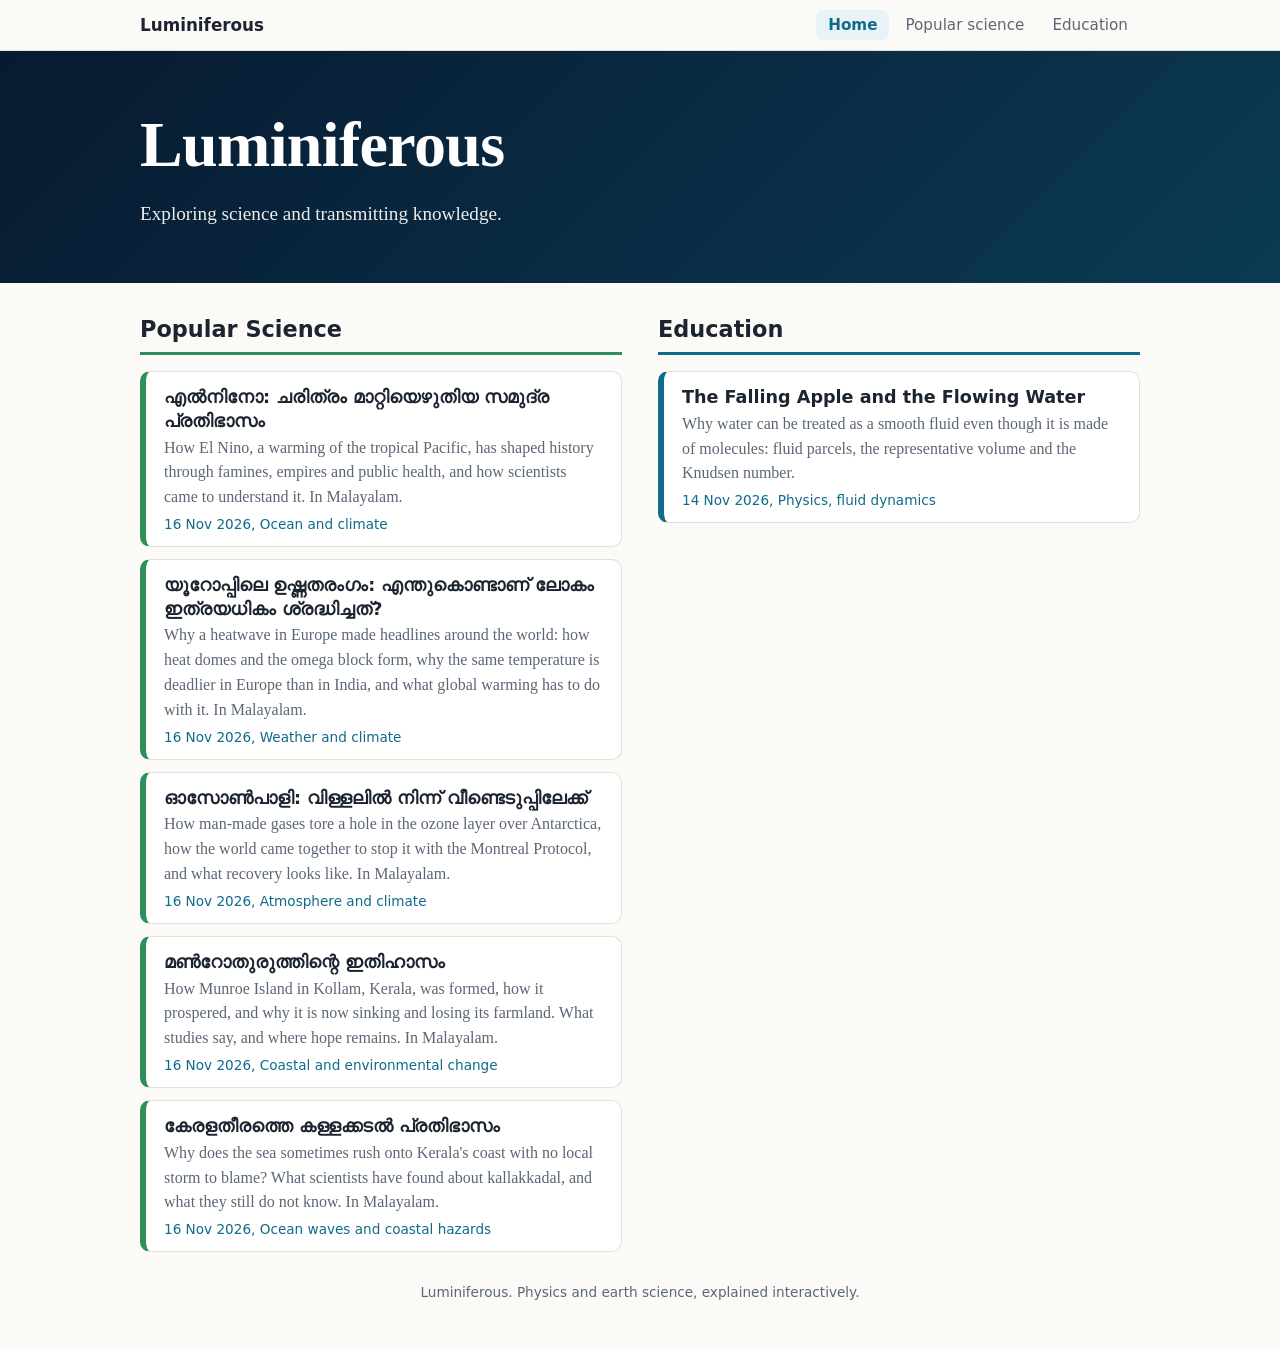
==== index.html @ 69c5eb3e "Fix typo in paragraph text in index.html" ====
<!DOCTYPE html>
<html lang="en"><head><meta charset="UTF-8"><meta name="viewport" content="width=device-width, initial-scale=1">
<title>Physics and earth science, explained interactively | Luminiferous</title>
<meta name="description" content="Popular science articles and interactive lessons on physics and earth science.">
<link rel="icon" href="data:image/svg+xml,%3Csvg xmlns='http://www.w3.org/2000/svg' viewBox='0 0 100 100'%3E%3Ctext y='.9em' font-size='90'%3E%F0%9F%92%A1%3C/text%3E%3C/svg%3E">
<link rel="stylesheet" href="assets/style.css">
</head><body data-section="index.html">
<div id="topbar"></div><script src="assets/nav.js"></script>
<header class="site-head"><div class="wrap">
<h1>Luminiferous</h1>
<p>Exploring science and transmitting knowledge.</p>
</div></header>
<main class="wrap wide">
<div class="cols">
<section class="col" style="--c:#2f8f5b">
<h2><a href="popular-science.html">Popular Science</a></h2>
<div data-list="popular-science"><noscript><p class="empty">Please turn on JavaScript to see this list.</p></noscript></div>
</section>
<section class="col">
<h2><a href="education.html">Education</a></h2>
<div data-list="education"><noscript><p class="empty">Please turn on JavaScript to see this list.</p></noscript></div>
</section>
</div>
</main>
<footer>Luminiferous. Physics and earth science, explained interactively.</footer>
<script src="assets/content.js"></script><script src="assets/lists.js"></script>
</body></html>
---- assets/style.css ----
:root{--paper:#fbfaf7;--ink:#1b2430;--muted:#5b6776;--line:#e3e0d8;--card:#fff;--brand:#0f6b8a;--soft:#e8f3f7}
@media(prefers-color-scheme:dark){:root{--paper:#0e1620;--ink:#e6edf3;--muted:#9aa8b6;--line:#243244;--card:#142030;--brand:#5cc3e4;--soft:#12303d}}
*{box-sizing:border-box}
body{margin:0;background:var(--paper);color:var(--ink);font:1.125rem/1.75 Georgia,"Iowan Old Style","Times New Roman",serif}
a{color:var(--brand)}
a:focus-visible{outline:3px solid var(--brand);outline-offset:3px}
.wrap{max-width:760px;margin:0 auto;padding:0 20px}
.topbar{border-bottom:1px solid var(--line);background:var(--paper)}
.bar{display:flex;flex-wrap:wrap;align-items:center;justify-content:space-between;gap:6px 20px;padding-top:10px;padding-bottom:10px}
.brand{font:700 1.05rem system-ui,-apple-system,sans-serif;color:var(--ink);text-decoration:none}
.tabs{display:flex;flex-wrap:wrap;gap:4px}
.tabs a{font:.95rem system-ui,-apple-system,sans-serif;color:var(--muted);text-decoration:none;padding:6px 12px;border-radius:8px}
.tabs a:hover{background:var(--soft);color:var(--ink)}
.tabs a[aria-current=page]{background:var(--soft);color:var(--brand);font-weight:700}
.site-head{background:linear-gradient(135deg,#071a30,#0b3a53);color:#fff;padding:60px 0 52px}
.site-head h1{font-size:clamp(2.4rem,8vw,4rem);line-height:1.05;margin:0 0 .3em;letter-spacing:-.01em}
.site-head p{font-size:1.2rem;margin:0;max-width:30em;opacity:.92}
.page-title{font-size:clamp(1.9rem,5vw,2.6rem);line-height:1.15;margin:2rem 0 .3em}
.lead{color:var(--muted);margin:0 0 1.6rem}
.entries{list-style:none;padding:0;margin:0;display:grid;gap:12px}
a.entry{display:block;text-decoration:none;color:var(--ink);background:var(--card);border:1px solid var(--line);border-left:6px solid var(--c,var(--brand));border-radius:10px;padding:14px 18px}
a.entry:hover{background:var(--soft)}
.entry b{display:block;font:700 1.1rem/1.35 system-ui,-apple-system,sans-serif}
.entry span{display:block;font-size:1rem;line-height:1.55;color:var(--muted);margin-top:2px}
.entry small{display:block;font:.85rem system-ui,sans-serif;color:var(--brand);margin-top:6px}
.empty{border:1px dashed var(--line);border-radius:10px;padding:14px 18px;color:var(--muted);font-size:1rem}
footer{text-align:center;color:var(--muted);font:.85rem system-ui,sans-serif;padding:32px 20px 48px}
.article h1{font-size:clamp(1.9rem,5vw,2.6rem);line-height:1.15;margin:2rem 0 .25em}
.article h2{font:700 1.4rem/1.3 system-ui,-apple-system,sans-serif;margin:2.2rem 0 .8rem}
.byline{font:.9rem system-ui,sans-serif;color:var(--muted);margin:0 0 2rem}
.article figure{margin:2rem 0}
.article img{max-width:100%;height:auto;border-radius:10px;display:block}
.article figcaption{font:.88rem system-ui,sans-serif;color:var(--muted);margin-top:.6rem}
.article.ml{font-family:"Noto Serif Malayalam","Noto Sans Malayalam","Nirmala UI","Malayalam Sangam MN",Kartika,Georgia,serif;line-height:1.95}
.article.ml h1,.article.ml h2{font-family:"Noto Sans Malayalam","Nirmala UI","Malayalam Sangam MN",system-ui,sans-serif;line-height:1.4}
.callout{border-left:4px solid var(--brand);padding:2px 0 2px 16px;font-weight:700}
.article sup a{text-decoration:none;font-family:system-ui,sans-serif;padding:0 1px}
.refs{font:.95rem/1.6 system-ui,sans-serif;color:var(--muted);padding-left:1.4rem}
.refs li{margin-bottom:.6rem;overflow-wrap:anywhere}
.note{font:.95rem system-ui,sans-serif;color:var(--muted);margin-top:2rem;overflow-wrap:anywhere}
.topbar .wrap,.site-head .wrap,.wrap.wide{max-width:1040px}
.cols{display:grid;grid-template-columns:repeat(2,minmax(0,1fr));gap:8px 36px;margin-top:2rem}
.col h2{font:700 1.4rem/1.3 system-ui,-apple-system,sans-serif;margin:0 0 1rem;padding-bottom:.5rem;border-bottom:3px solid var(--c,var(--brand))}
.col h2 a{color:inherit;text-decoration:none}
.col h2 a:hover{color:var(--brand)}
@media(max-width:720px){.cols{grid-template-columns:1fr}}
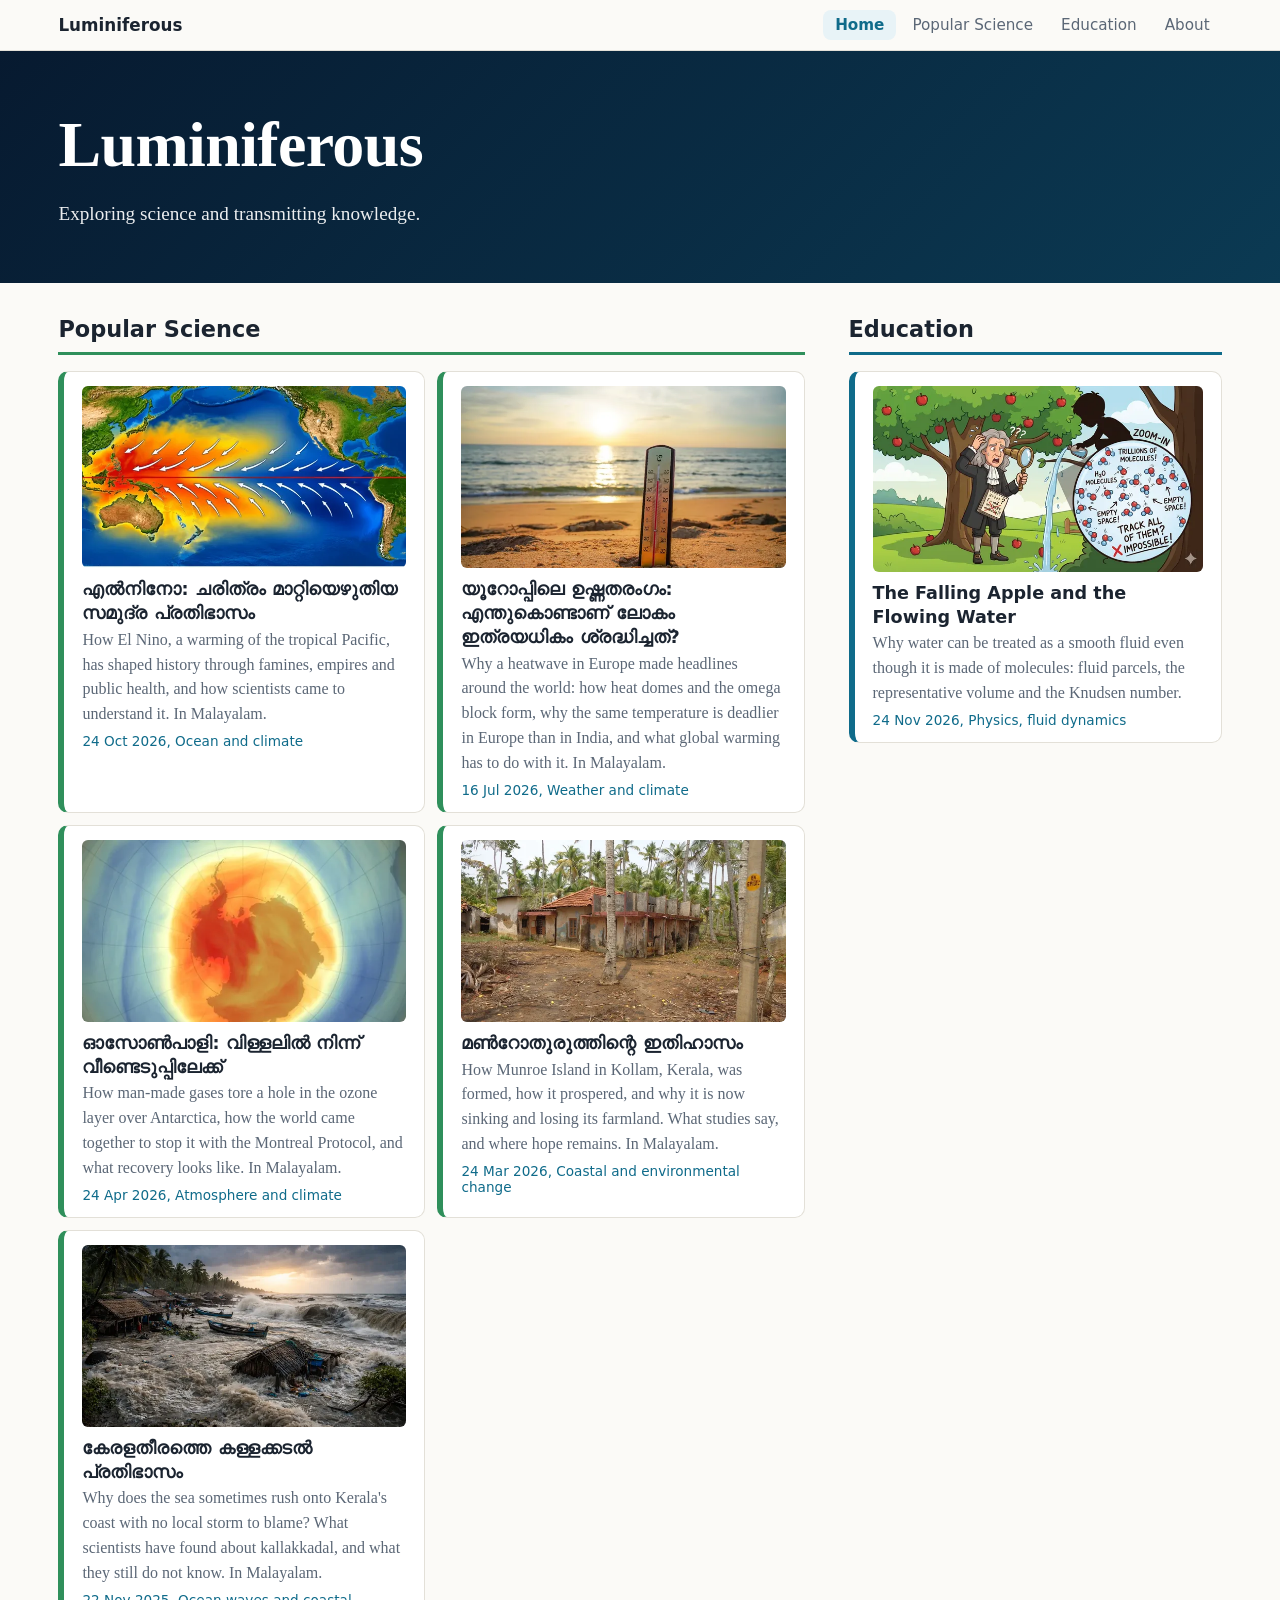
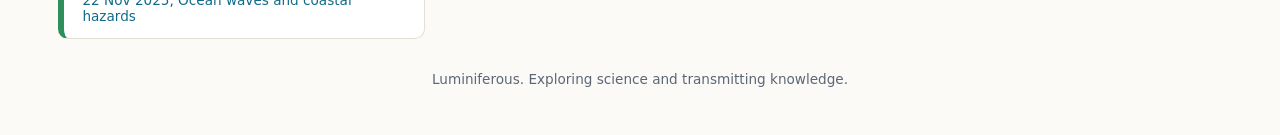
==== commit a55cd8bf: "Add files via upload" ====
--- a/index.html
+++ b/index.html
@@ -1,7 +1,10 @@
 <!DOCTYPE html>
 <html lang="en"><head><meta charset="UTF-8"><meta name="viewport" content="width=device-width, initial-scale=1">
-<title>Physics and earth science, explained interactively | Luminiferous</title>
-<meta name="description" content="Popular science articles and interactive lessons on physics and earth science.">
+<title>Luminiferous | Luminiferous</title>
+<meta name="description" content="Exploring science and transmitting knowledge.">
+<meta property="og:type" content="website"><meta property="og:site_name" content="Luminiferous">
+<meta property="og:title" content="Luminiferous | Luminiferous"><meta property="og:description" content="Exploring science and transmitting knowledge.">
+<meta property="og:image" content="https://www.luminiferous.in/assets/share/site.jpg"><meta name="twitter:card" content="summary_large_image">
 <link rel="icon" href="data:image/svg+xml,%3Csvg xmlns='http://www.w3.org/2000/svg' viewBox='0 0 100 100'%3E%3Ctext y='.9em' font-size='90'%3E%F0%9F%92%A1%3C/text%3E%3C/svg%3E">
 <link rel="stylesheet" href="assets/style.css">
 </head><body data-section="index.html">
@@ -22,6 +25,6 @@
 </section>
 </div>
 </main>
-<footer>Luminiferous. Physics and earth science, explained interactively.</footer>
+<footer>Luminiferous. Exploring science and transmitting knowledge.</footer>
 <script src="assets/content.js"></script><script src="assets/lists.js"></script>
 </body></html>
--- a/assets/style.css
+++ b/assets/style.css
@@ -44,3 +44,17 @@
 .col h2 a{color:inherit;text-decoration:none}
 .col h2 a:hover{color:var(--brand)}
 @media(max-width:720px){.cols{grid-template-columns:1fr}}
+.thumb{display:block;width:100%;height:auto;aspect-ratio:16/9;object-fit:cover;border-radius:6px;margin:0 0 10px;background:var(--soft)}
+/* wide-screen layout: use more of the screen, Popular science wider than Education */
+.topbar .wrap,.site-head .wrap,.wrap.wide{max-width:min(94vw,1480px)}
+@media(min-width:1100px){
+  .cols{grid-template-columns:minmax(0,2fr) minmax(0,1fr);gap:8px 44px}
+  .cols .col:first-child .entries{grid-template-columns:repeat(auto-fill,minmax(340px,1fr))}
+}
+.entries>li{display:flex}
+.entries>li>a.entry{flex:1}
+@media(min-width:1700px){html{font-size:112.5%}}
+.more h2{font:700 1.3rem/1.3 system-ui,-apple-system,sans-serif;margin:2.6rem 0 1rem;padding-top:1.4rem;border-top:1px solid var(--line)}
+.more .entries{grid-template-columns:repeat(auto-fill,minmax(210px,1fr))}
+.more .entry span{display:none}
+.more .entry b{font-size:1rem}
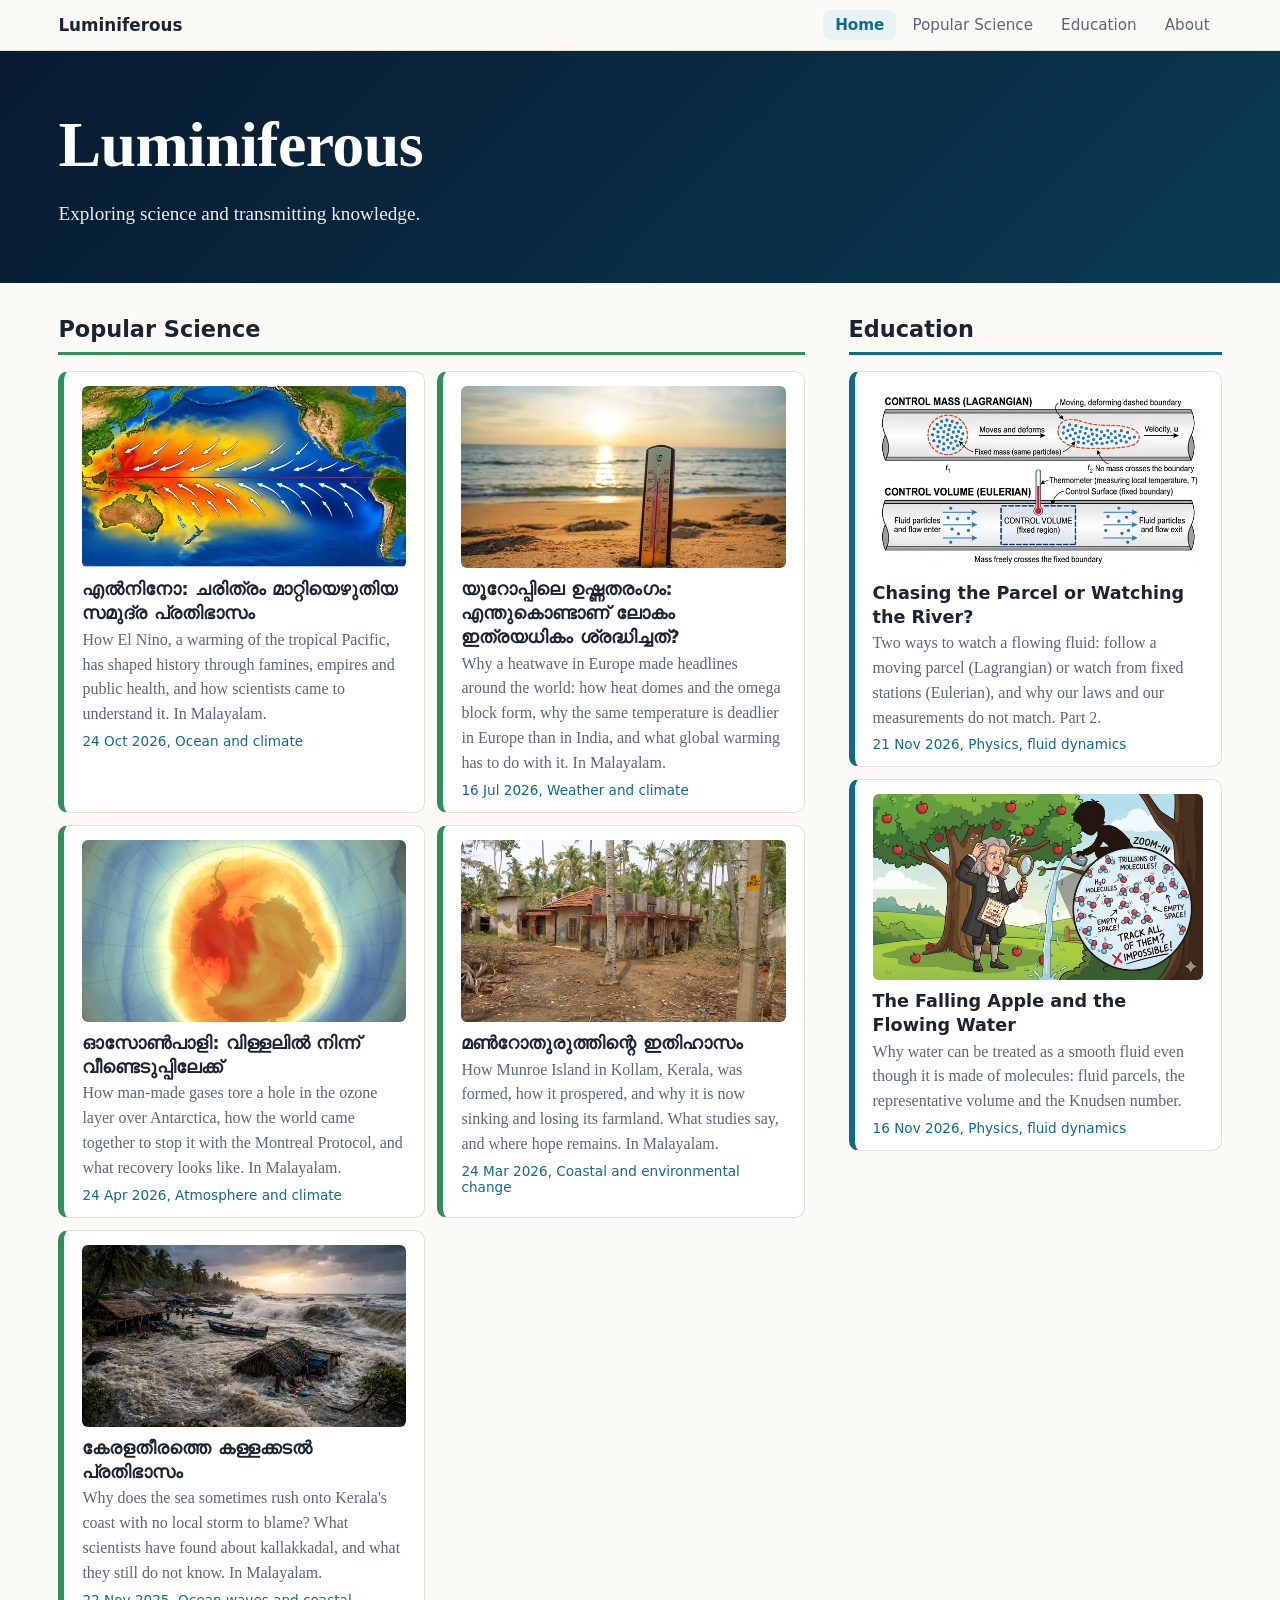
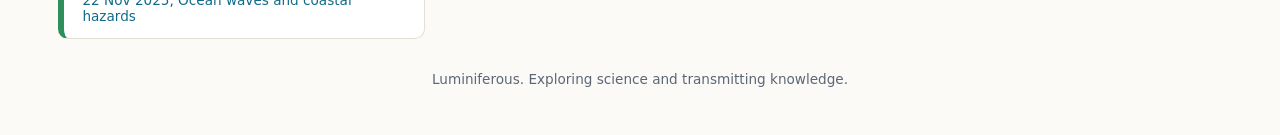
==== commit 6bb36767: "Update meta description and Open Graph tags" ====
--- a/index.html
+++ b/index.html
@@ -1,9 +1,9 @@
 <!DOCTYPE html>
 <html lang="en"><head><meta charset="UTF-8"><meta name="viewport" content="width=device-width, initial-scale=1">
 <title>Luminiferous | Luminiferous</title>
-<meta name="description" content="Exploring science and transmitting knowledge.">
+<meta name="description" content="Unravelling Science, Sharing Knowledge.">
 <meta property="og:type" content="website"><meta property="og:site_name" content="Luminiferous">
-<meta property="og:title" content="Luminiferous | Luminiferous"><meta property="og:description" content="Exploring science and transmitting knowledge.">
+<meta property="og:title" content="Luminiferous | Luminiferous"><meta property="og:description" content="verything should be made as simple as possible, but not simpler-Einstein">
 <meta property="og:image" content="https://www.luminiferous.in/assets/share/site.jpg"><meta name="twitter:card" content="summary_large_image">
 <link rel="icon" href="data:image/svg+xml,%3Csvg xmlns='http://www.w3.org/2000/svg' viewBox='0 0 100 100'%3E%3Ctext y='.9em' font-size='90'%3E%F0%9F%92%A1%3C/text%3E%3C/svg%3E">
 <link rel="stylesheet" href="assets/style.css">
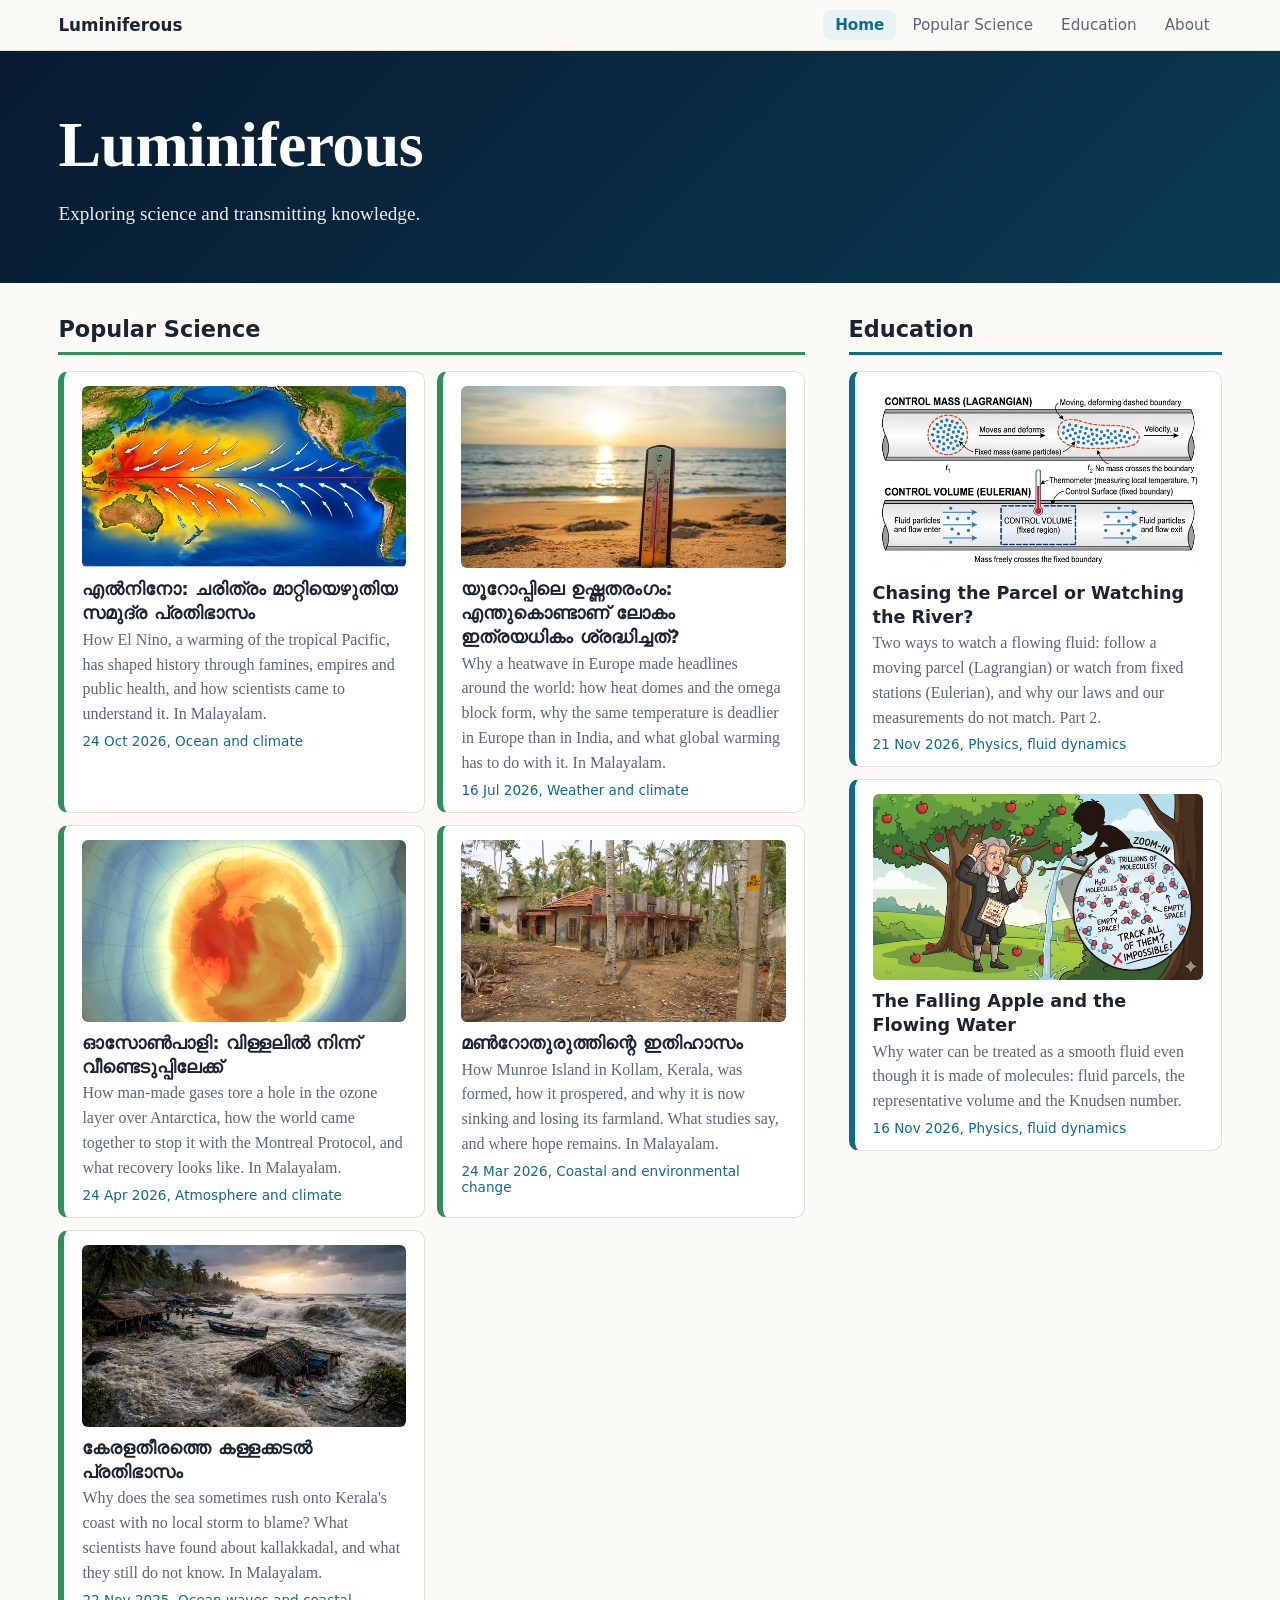
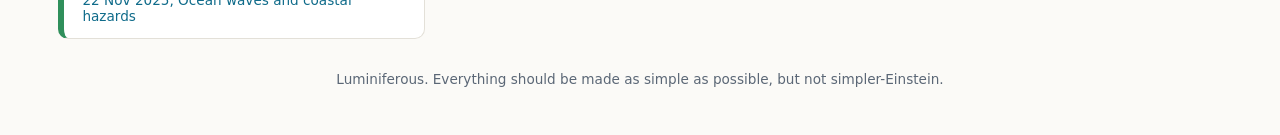
==== commit 375df217: "Revise Open Graph metadata and footer content Updated Open Graph meta tags and footer text." ====
--- a/index.html
+++ b/index.html
@@ -3,7 +3,7 @@
 <title>Luminiferous | Luminiferous</title>
 <meta name="description" content="Unravelling Science, Sharing Knowledge.">
 <meta property="og:type" content="website"><meta property="og:site_name" content="Luminiferous">
-<meta property="og:title" content="Luminiferous | Luminiferous"><meta property="og:description" content="verything should be made as simple as possible, but not simpler-Einstein">
+<meta property="og:title" content="Luminiferous | Luminiferous"><meta property="og:description" content="Unravelling Science, Sharing Knowledge.">
 <meta property="og:image" content="https://www.luminiferous.in/assets/share/site.jpg"><meta name="twitter:card" content="summary_large_image">
 <link rel="icon" href="data:image/svg+xml,%3Csvg xmlns='http://www.w3.org/2000/svg' viewBox='0 0 100 100'%3E%3Ctext y='.9em' font-size='90'%3E%F0%9F%92%A1%3C/text%3E%3C/svg%3E">
 <link rel="stylesheet" href="assets/style.css">
@@ -25,6 +25,6 @@
 </section>
 </div>
 </main>
-<footer>Luminiferous. Exploring science and transmitting knowledge.</footer>
+<footer>Luminiferous. Everything should be made as simple as possible, but not simpler-Einstein.</footer>
 <script src="assets/content.js"></script><script src="assets/lists.js"></script>
 </body></html>
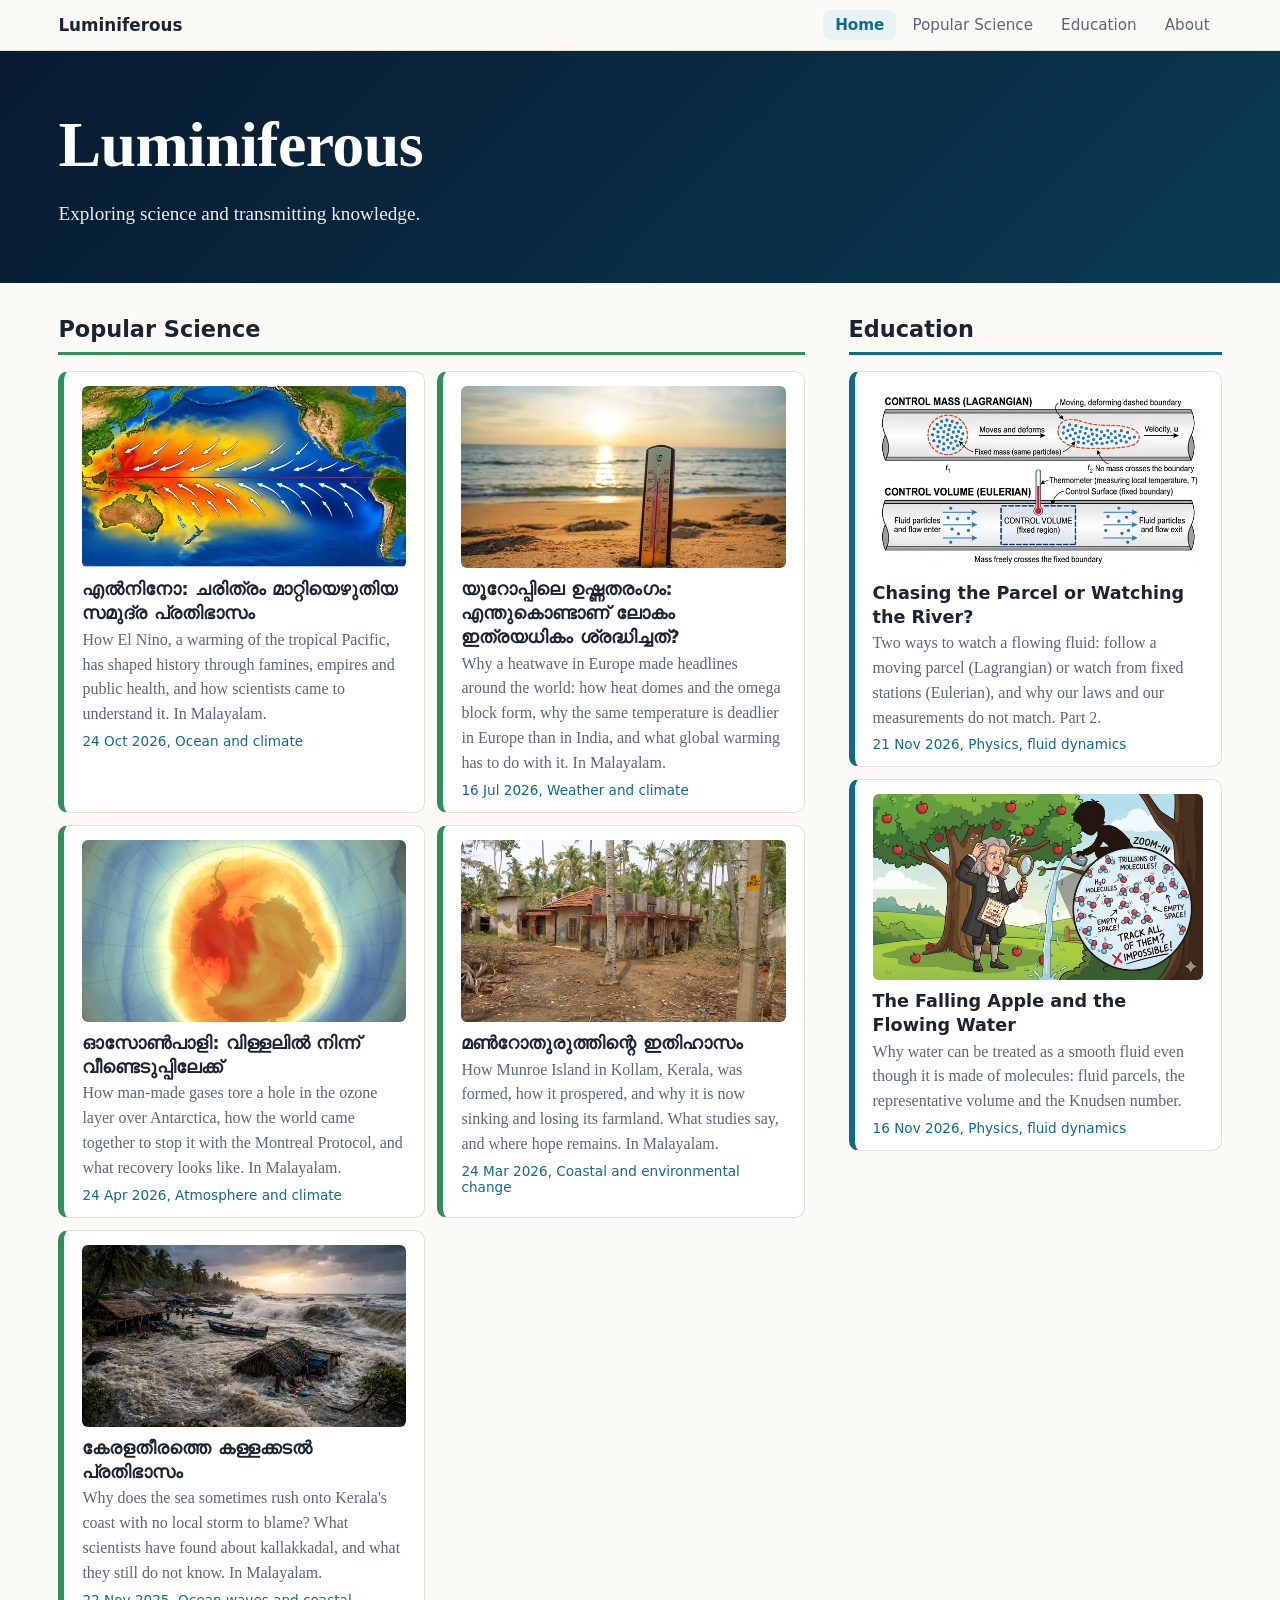
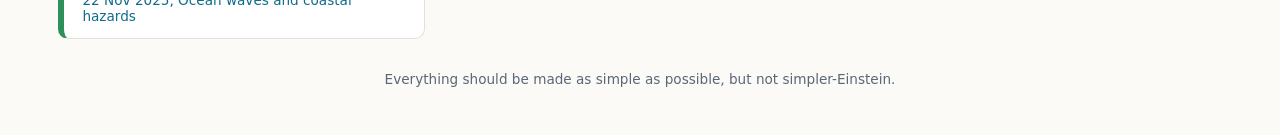
==== commit ce0b7ee2: "Remove 'Luminiferous' from footer text" ====
--- a/index.html
+++ b/index.html
@@ -25,6 +25,6 @@
 </section>
 </div>
 </main>
-<footer>Luminiferous. Everything should be made as simple as possible, but not simpler-Einstein.</footer>
+<footer>Everything should be made as simple as possible, but not simpler-Einstein.</footer>
 <script src="assets/content.js"></script><script src="assets/lists.js"></script>
 </body></html>
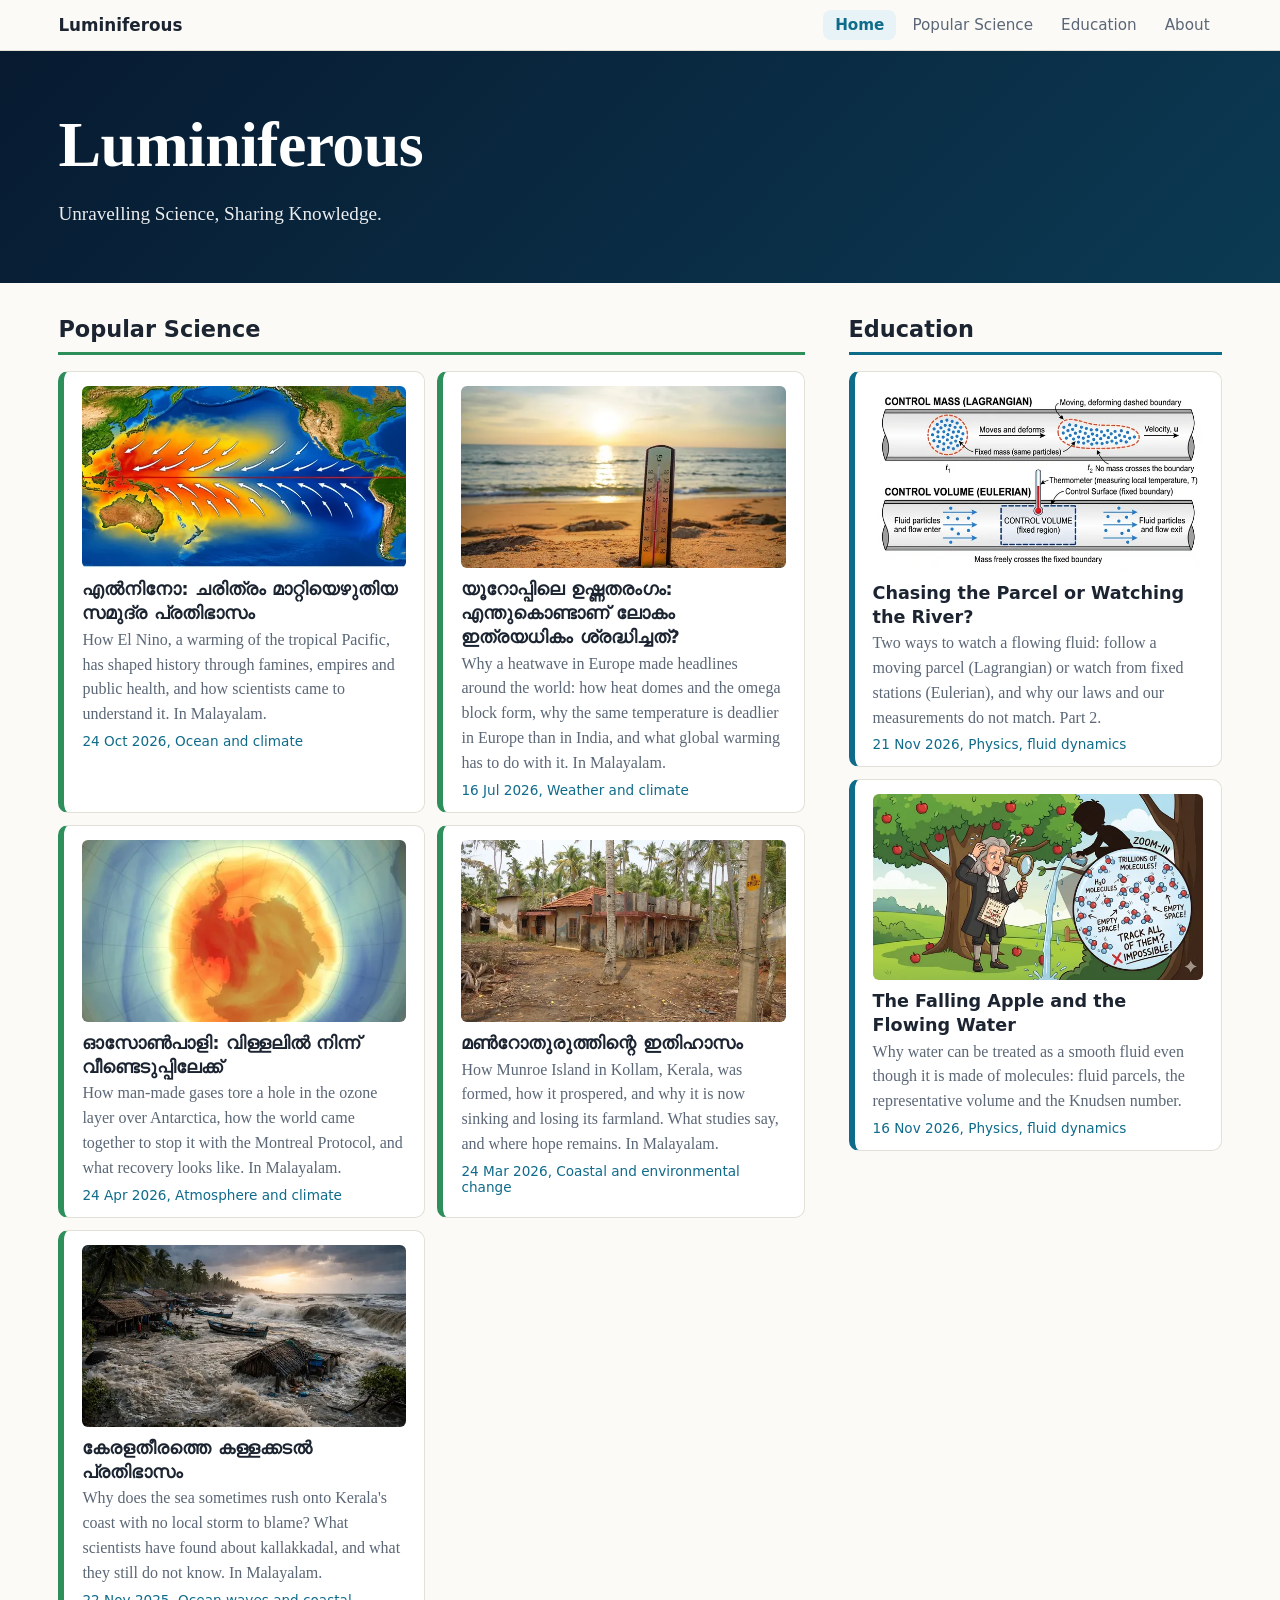
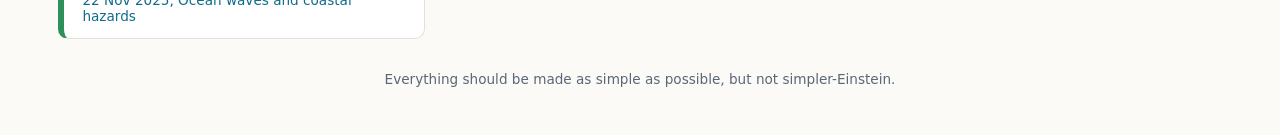
==== commit 63353a46: "Update tagline in index.html" ====
--- a/index.html
+++ b/index.html
@@ -11,7 +11,7 @@
 <div id="topbar"></div><script src="assets/nav.js"></script>
 <header class="site-head"><div class="wrap">
 <h1>Luminiferous</h1>
-<p>Exploring science and transmitting knowledge.</p>
+<p>Unravelling Science, Sharing Knowledge.</p>
 </div></header>
 <main class="wrap wide">
 <div class="cols">
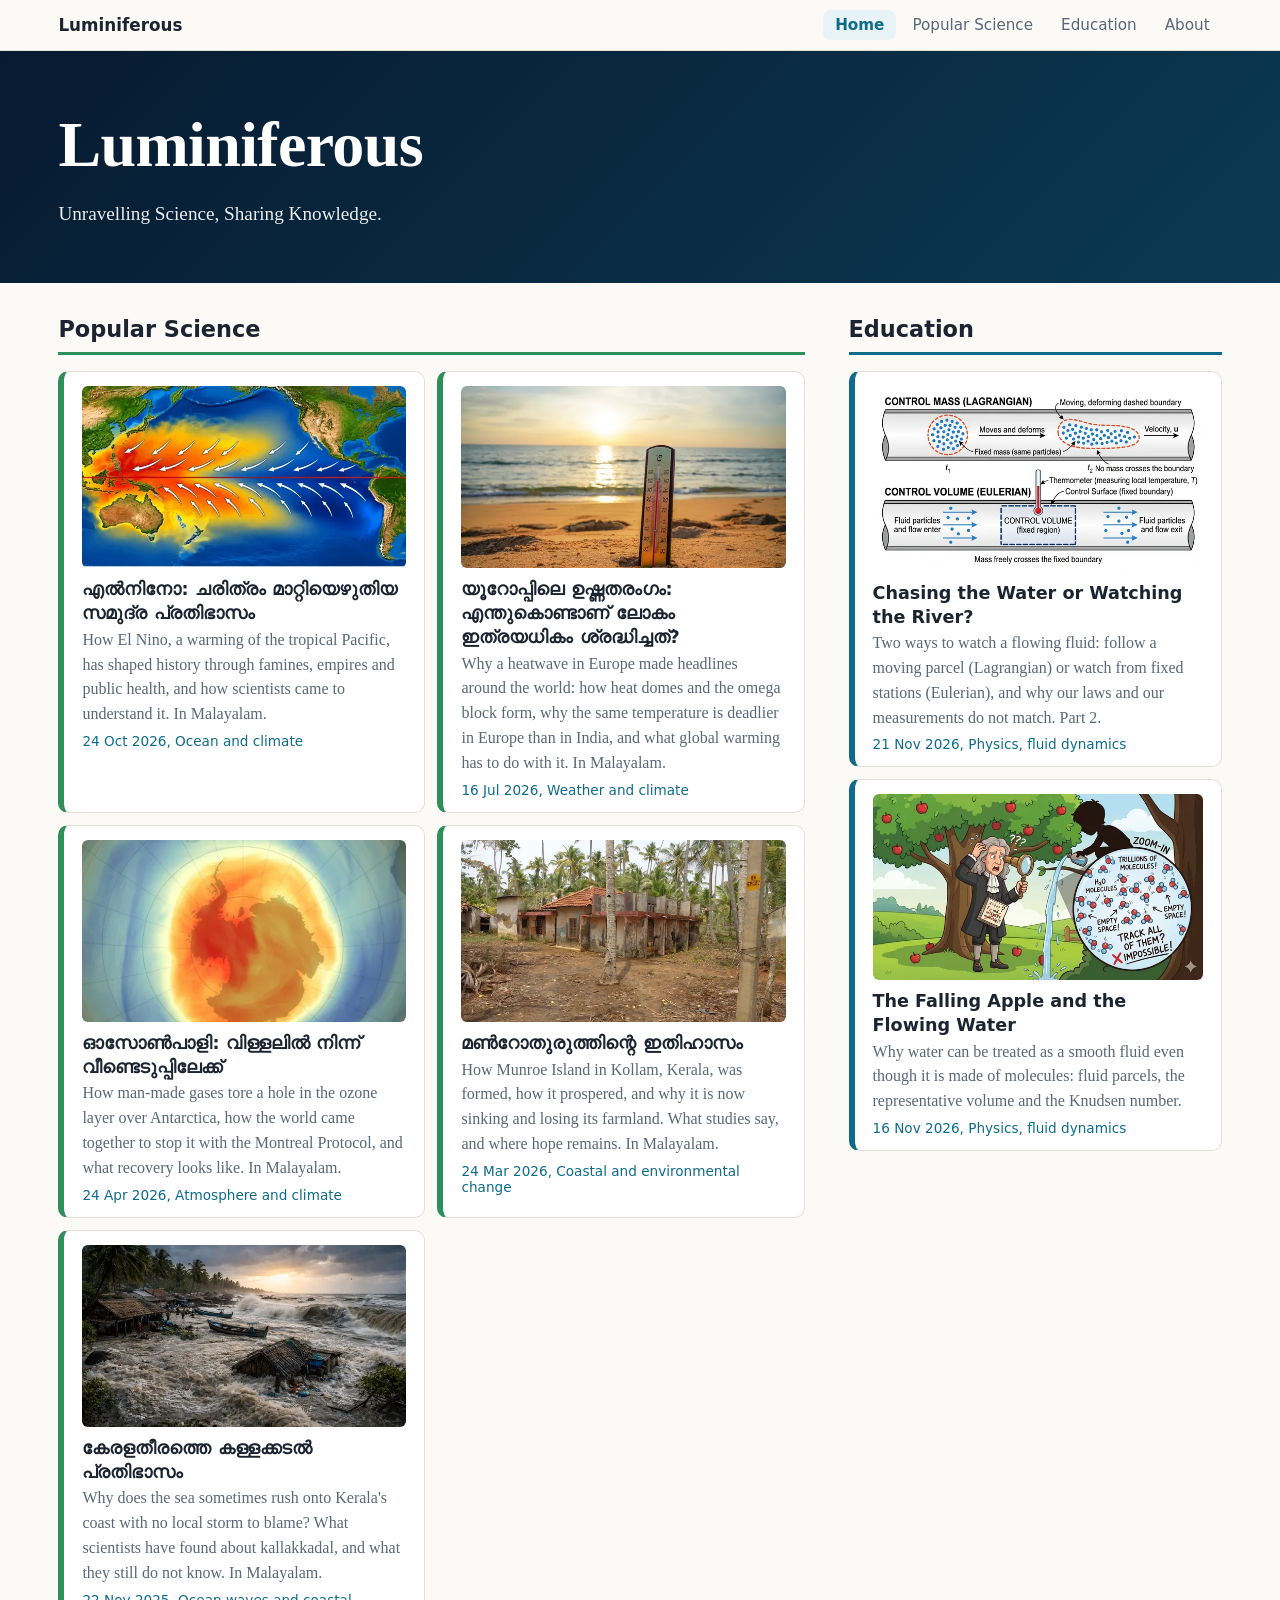
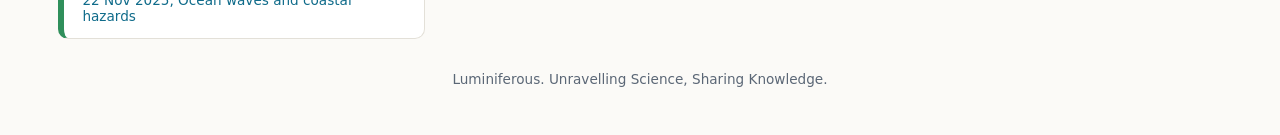
==== commit bd4e098f: "Add files via upload" ====
--- a/index.html
+++ b/index.html
@@ -1,9 +1,9 @@
 <!DOCTYPE html>
 <html lang="en"><head><meta charset="UTF-8"><meta name="viewport" content="width=device-width, initial-scale=1">
-<title>Luminiferous | Luminiferous</title>
+<title>Luminiferous | Unravelling Science, Sharing Knowledge</title>
 <meta name="description" content="Unravelling Science, Sharing Knowledge.">
 <meta property="og:type" content="website"><meta property="og:site_name" content="Luminiferous">
-<meta property="og:title" content="Luminiferous | Luminiferous"><meta property="og:description" content="Unravelling Science, Sharing Knowledge.">
+<meta property="og:title" content="Luminiferous | Unravelling Science, Sharing Knowledge"><meta property="og:description" content="Everything should be made as simple as possible, but not simpler - Einstein">
 <meta property="og:image" content="https://www.luminiferous.in/assets/share/site.jpg"><meta name="twitter:card" content="summary_large_image">
 <link rel="icon" href="data:image/svg+xml,%3Csvg xmlns='http://www.w3.org/2000/svg' viewBox='0 0 100 100'%3E%3Ctext y='.9em' font-size='90'%3E%F0%9F%92%A1%3C/text%3E%3C/svg%3E">
 <link rel="stylesheet" href="assets/style.css">
@@ -25,6 +25,6 @@
 </section>
 </div>
 </main>
-<footer>Everything should be made as simple as possible, but not simpler-Einstein.</footer>
+<footer>Luminiferous. Unravelling Science, Sharing Knowledge.</footer>
 <script src="assets/content.js"></script><script src="assets/lists.js"></script>
 </body></html>
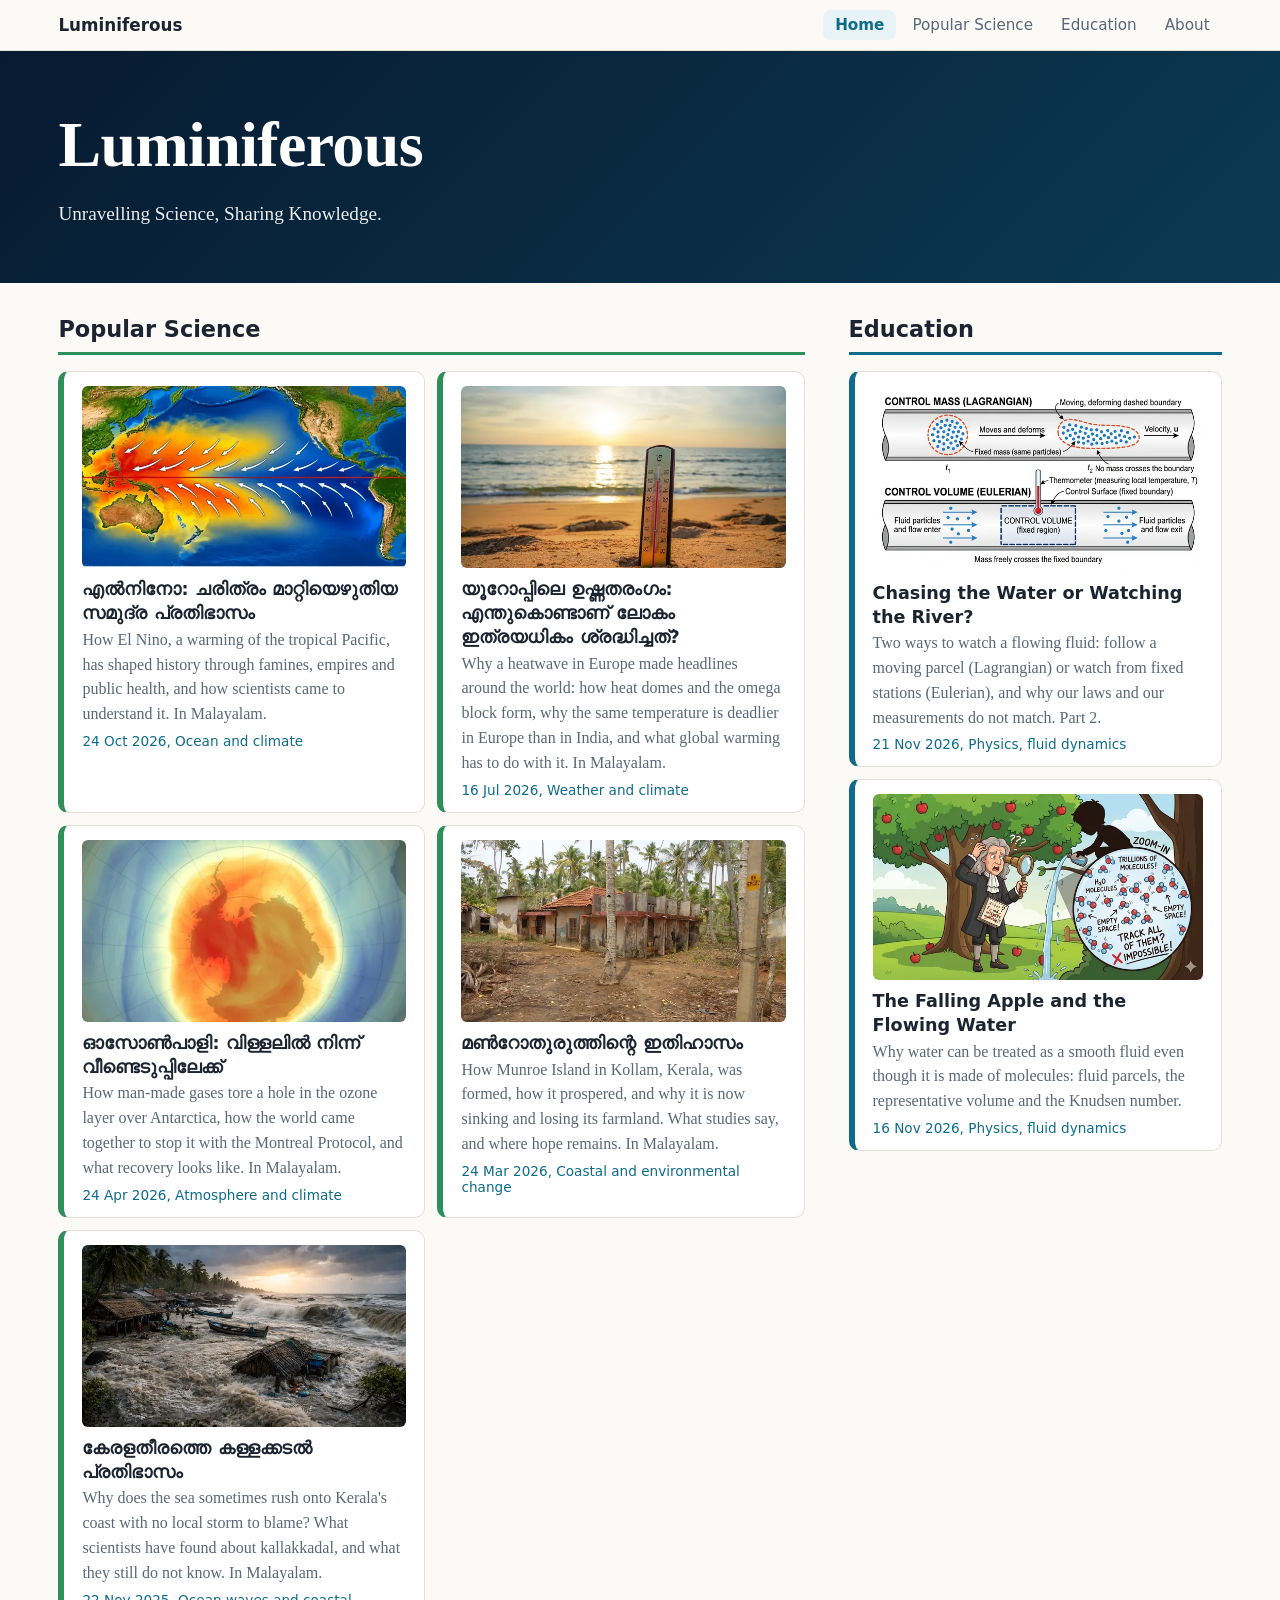
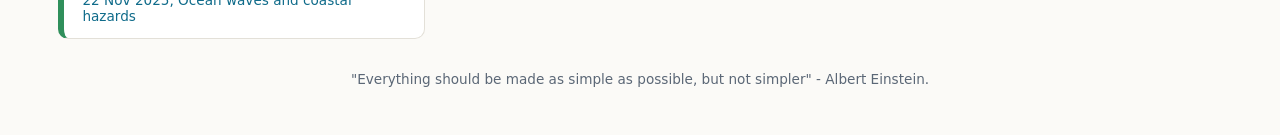
==== commit 2a80b564: "Update footer text with Einstein quote" ====
--- a/index.html
+++ b/index.html
@@ -25,6 +25,6 @@
 </section>
 </div>
 </main>
-<footer>Luminiferous. Unravelling Science, Sharing Knowledge.</footer>
+<footer>"Everything should be made as simple as possible, but not simpler" - Albert Einstein.</footer>
 <script src="assets/content.js"></script><script src="assets/lists.js"></script>
 </body></html>
--- a/assets/style.css
+++ b/assets/style.css
@@ -58,3 +58,5 @@
 .more .entries{grid-template-columns:repeat(auto-fill,minmax(210px,1fr))}
 .more .entry span{display:none}
 .more .entry b{font-size:1rem}
+/* phone tab bar: keep all four tabs on one line */
+@media(max-width:520px){.bar{gap:4px 12px}.tabs{gap:2px}.tabs a{padding:6px 7px;font-size:.85rem}}
